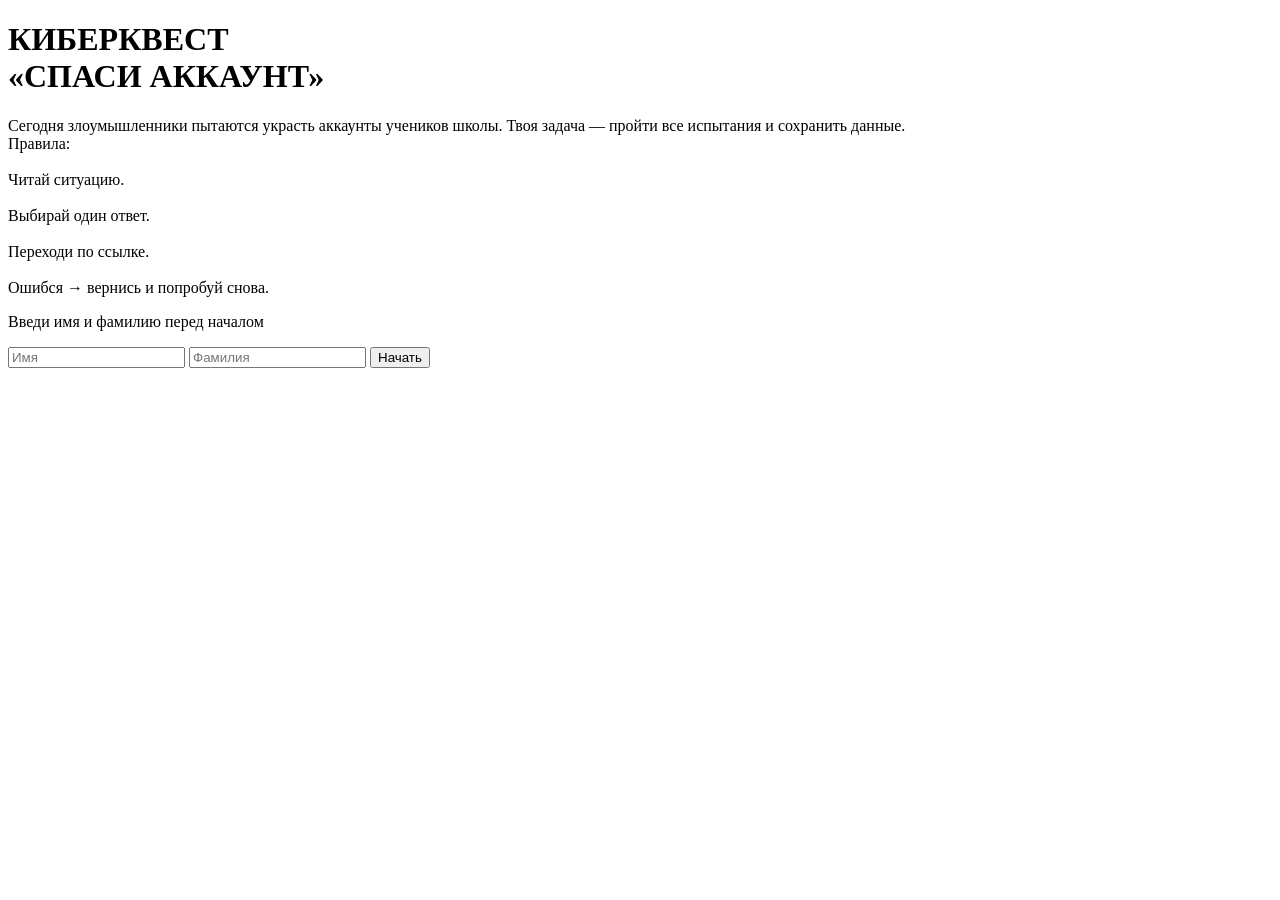
==== index.html @ 436b2011 "Update index.html" ====
<!DOCTYPE html>
<html lang="ru">
<head>
    <meta charset="UTF-8">
    <meta
        name="viewport"
        content="width=device-width, initial-scale=1.0"
    >
    <title>Квиз</title>
    <link
        rel="stylesheet"
        href="css/start.css"
    >
</head>
<body class="dark-theme">
    <div class="start-page">
        <h1 class="title">
            КИБЕРКВЕСТ <br>«СПАСИ АККАУНТ»</br>
        </h1>
        <p>
            Сегодня злоумышленники пытаются украсть аккаунты учеников школы.
            Твоя задача — пройти все испытания и сохранить данные.
            <br>Правила:</br>
            <br>Читай ситуацию.</br>
            <br>Выбирай один ответ.</br>
            <br>Переходи по ссылке.</br>
            <br>Ошибся → вернись и попробуй снова.</br>

        </p>
        <p class="subtitle">
            Введи имя и фамилию перед началом
        </p>
        <form class="start-form">
            <input id="name" type="text" placeholder="Имя" required > 
            <input id="surname" type="text" placeholder="Фамилия" required >
            <button
                type="submit"
                class="start-btn"
            >
                Начать
            </button>
        </form>
    </div>
    <script src="js/start.js"></script>
</body>
</html>
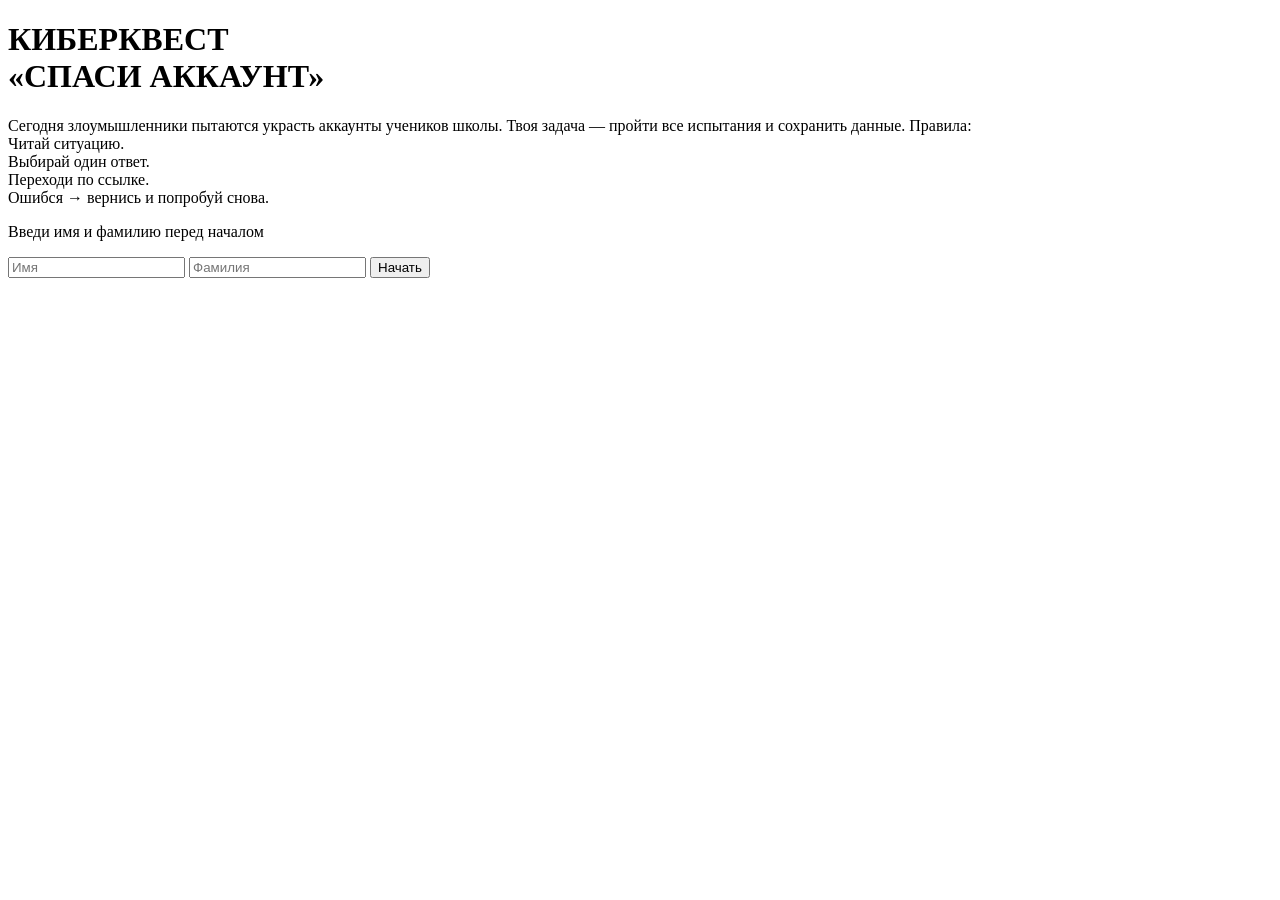
==== commit 6a40c5ff: "Update index.html" ====
--- a/index.html
+++ b/index.html
@@ -16,16 +16,16 @@
 <body class="dark-theme">
     <div class="start-page">
         <h1 class="title">
-            КИБЕРКВЕСТ <br>«СПАСИ АККАУНТ»</br>
+            КИБЕРКВЕСТ <br>«СПАСИ АККАУНТ»
         </h1>
         <p>
             Сегодня злоумышленники пытаются украсть аккаунты учеников школы.
             Твоя задача — пройти все испытания и сохранить данные.
-            <br>Правила:</br>
-            <br>Читай ситуацию.</br>
-            <br>Выбирай один ответ.</br>
-            <br>Переходи по ссылке.</br>
-            <br>Ошибся → вернись и попробуй снова.</br>
+            Правила:<br>
+            Читай ситуацию.<br>
+            Выбирай один ответ.<br>
+            Переходи по ссылке.<br>
+            Ошибся → вернись и попробуй снова.
 
         </p>
         <p class="subtitle">
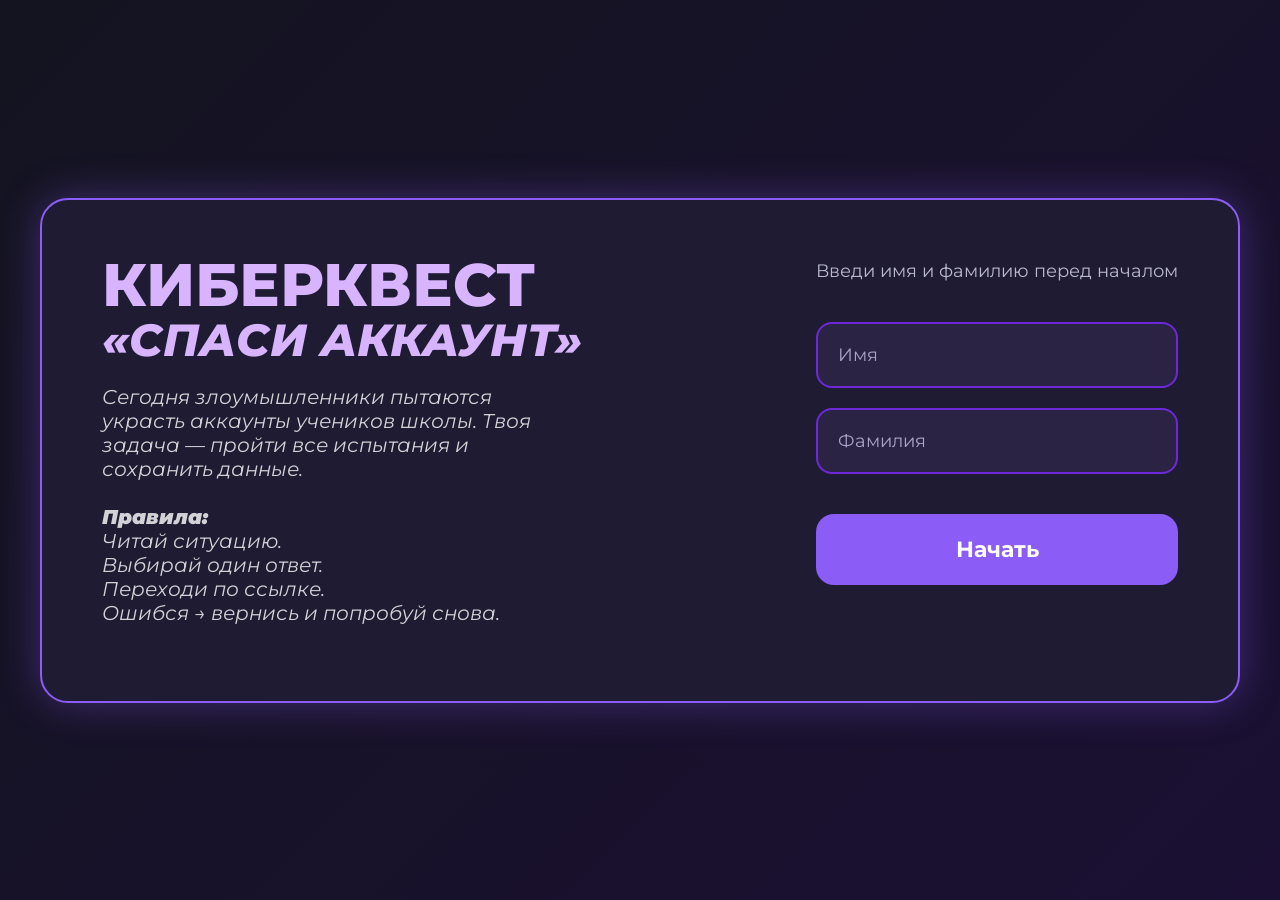
==== commit fde30327: "сделал сисетму очнов" ====
--- a/index.html
+++ b/index.html
@@ -8,6 +8,7 @@
         content="width=device-width, initial-scale=1.0"
     >
     <title>Квиз</title>
+    <link rel="stylesheet" href="css/style.css">
     <link
         rel="stylesheet"
         href="css/start.css"
@@ -15,20 +16,24 @@
 </head>
 <body class="dark-theme">
     <div class="start-page">
-        <h1 class="title">
-            КИБЕРКВЕСТ <br>«СПАСИ АККАУНТ»
+        <div class="left-start-page">
+        <h1 class="title-start">
+            КИБЕРКВЕСТ <br><span class="inner-title-start">«СПАСИ АККАУНТ»</span>
         </h1>
         <p>
             Сегодня злоумышленники пытаются украсть аккаунты учеников школы.
-            Твоя задача — пройти все испытания и сохранить данные.
-            Правила:<br>
+            Твоя задача — пройти все испытания и сохранить данные. <br><br>
+            <span style="font-weight: 900;">Правила:</span><br>
             Читай ситуацию.<br>
             Выбирай один ответ.<br>
             Переходи по ссылке.<br>
             Ошибся → вернись и попробуй снова.
 
         </p>
-        <p class="subtitle">
+        </div>
+
+        <div class="right-start-page">
+            <p class="subtitle">
             Введи имя и фамилию перед началом
         </p>
         <form class="start-form">
@@ -41,6 +46,8 @@
                 Начать
             </button>
         </form>
+        </div>
+       
     </div>
     <script src="js/start.js"></script>
 </body>
--- a/css/style.css
+++ b/css/style.css
@@ -0,0 +1,801 @@
+@import url('https://fonts.googleapis.com/css2?family=JetBrains+Mono:ital,wght@0,100..800;1,100..800&family=Jura:wght@300..700&family=Montserrat:ital,wght@0,100..900;1,100..900&family=Roboto:ital,wght@0,100..900;1,100..900&family=Ubuntu+Mono:ital,wght@0,400;0,700;1,400;1,700&display=swap');
+
+* {
+    margin: 0;
+    padding: 0;
+    box-sizing: border-box;
+    font-family: "montserrat", 'sans-serif';
+}
+
+body.dark-theme {
+    min-height: 100vh;
+    width: 100%;
+    display: flex;
+    justify-content: center;
+    padding: 20px;
+    gap: 1rem;
+    align-items: center;
+    background: linear-gradient(
+        135deg,
+        #141420,
+        #1b1033
+    );
+
+    font-family: Arial, sans-serif;
+
+    color: white;
+}
+
+.root-text {
+    font-weight: 700;
+}
+
+.wrapper {
+
+    width: 100%;
+
+    max-width: 700px;
+
+    min-width: 0;
+
+    background: #1f1b33;
+
+    border: 2px solid #8b5cf6;
+
+    border-radius: 24px;
+
+    padding: 40px;
+
+    box-shadow:
+        0 0 40px rgba(139, 92, 246, 0.3);
+
+
+}
+
+
+.title {
+    font-size: 32px;
+    margin-bottom: 40px;
+
+    color: #d8b4fe;
+}
+
+#root {
+    font-size: 24px;
+
+    margin-bottom: 30px;
+
+    line-height: 1.5;
+}
+
+#answers {
+    display: flex;
+
+    flex-direction: column;
+
+    gap: 18px;
+}
+
+/* Карточка ответа */
+
+#answers label {
+    display: flex;
+
+    align-items: center;
+
+    gap: 15px;
+
+    padding: 18px 22px;
+
+    background: #bb91ff;
+    border: 1px solid #4c01c4;
+    border: 2px solid transparent;
+
+    border-radius: 16px;
+
+    cursor: pointer;
+
+    transition:
+        background .3s,
+        transform .2s,
+        box-shadow .3s;
+}
+
+/* Наведение */
+
+#answers label:hover {
+    background: #7c3aed;
+
+    transform: translateY(-2px);
+
+    box-shadow:
+        0 0 18px rgba(167, 139, 250, .5);
+}
+
+/* Чекбокс */
+
+#answers input[type="checkbox"] {
+    appearance: none;
+
+    min-width: 24px;
+
+    height: 24px;
+
+    border-radius: 8px;
+
+    border: 2px solid white;
+
+    background: transparent;
+
+    cursor: pointer;
+
+    transition: .25s;
+}
+
+/* Выбран чекбокс */
+
+#answers input[type="checkbox"]:checked {
+    background: #d8b4fe;
+
+    border-color: #d8b4fe;
+}
+
+/* Выделение всей карточки */
+
+#answers label:has(input:checked) {
+    background: #9333ea;
+
+    border-color: #d8b4fe;
+
+    transform: scale(1.02);
+
+    box-shadow:
+        0 0 22px rgba(216, 180, 254, .7);
+}
+
+/* Кнопка */
+
+#changeTheme {
+    width: 100%;
+
+    margin-top: 35px;
+
+    padding: 18px;
+
+    border: none;
+
+    border-radius: 16px;
+
+    background: #8b5cf6;
+
+    color: white;
+
+    font-size: 18px;
+
+    font-weight: bold;
+
+    cursor: pointer;
+
+    transition: .3s;
+}
+
+#changeTheme:hover {
+    background: #a855f7;
+
+    box-shadow:
+        0 0 20px rgba(168, 85, 247, .7);
+}
+
+/* Модальное окно */
+
+.modal-score {
+    visibility: hidden;
+    opacity: 0;
+    position: fixed;
+
+    background: #3c0000;
+
+    padding: 30px;
+
+    border-radius: 18px;
+
+    border: 2px solid #ff2525;
+
+    box-shadow:
+        0 0 40px rgba(139, 92, 246, .4);
+}
+
+.modal-score.active {
+    opacity: 1;
+    visibility: visible;
+    animation: shaker 0.6s ease;
+}
+
+.modal-overlay {
+    width: 100%;
+    height: 100vh;
+    display: none;
+    position: fixed;
+    top: 50%;
+    left: 50%;
+    transform:
+        translate(-50%, -50%);
+    background: #b800004e;
+    padding: 30px;
+    border: 2px solid #ff2e2e;
+    box-shadow:
+        0 0 40px rgba(139, 92, 246, .4);
+}
+
+.modal-overlay.active {
+    display: block;
+}
+
+.modal-center {
+    width: 100%;
+    margin: 0 auto;
+    height: 100%;
+    display: flex;
+    align-items: center;
+    justify-content: center;
+}
+
+.modal-text-title {
+    font-size: 30px;
+    margin-bottom: 1rem;
+}
+
+.modal-list {
+    margin-top: 1rem;
+    list-style-type: none;
+    margin-bottom: 1rem;
+}
+.modal-list > li {
+    margin-bottom: 1rem;
+}
+
+.sub-text-modal {
+    font-size: 20px;
+    font-weight: 800;
+}
+
+@keyframes shaker {
+ 
+    0% { transform: scale(0.95); }
+    15% { transform: translateX(-8px) scale(1); }
+    30% { transform: translateX(8px); }
+    45% { transform: translateX(-6px); }
+    60% { transform: translateX(6px); }
+    75% { transform: translateX(-3px); }
+    100% { transform: translateX(0) scale(1); }
+}
+
+
+
+#close {
+    margin-top: 15px;
+
+    padding: 14px 24px;
+
+    border: none;
+
+    border-radius: 12px;
+
+    background: #ef4444;
+
+    color: white;
+
+    cursor: pointer;
+
+    transition: .3s;
+}
+
+#close:hover {
+    background: #dc2626;
+}
+
+
+
+/* контейнер ответов */
+#answers {
+    display: flex;
+    flex-direction: column;
+    gap: 14px;
+}
+
+/* плитка ответа */
+.answer-tile {
+    display: flex;
+    align-items: center;
+    gap: 12px;
+
+    padding: 16px 18px;
+
+    background: #6d28d9;
+    border: 2px solid transparent;
+    border-radius: 14px;
+
+    cursor: pointer;
+
+    transition: 0.25s;
+
+    user-select: none;
+}
+
+/* hover эффект */
+.answer-tile:hover {
+    background: #7c3aed;
+    transform: translateY(-2px);
+    box-shadow: 0 0 16px rgba(167, 139, 250, 0.5);
+}
+
+/* скрываем radio */
+.answer-tile input {
+    display: none;
+}
+
+/* активный (выбранный) вариант */
+.answer-tile:has(input:checked) {
+    background: #9333ea;
+    border-color: #d8b4fe;
+    transform: scale(1.02);
+    box-shadow: 0 0 20px rgba(216, 180, 254, 0.6);
+}
+
+/* текст внутри */
+.answer-tile span {
+    font-size: 18px;
+    color: white;
+}
+
+.answer-tile.correct {
+    background: #22c55e !important;
+    border-color: #86efac !important;
+    box-shadow: 0 0 18px rgba(34, 197, 94, 0.6);
+}
+
+.answer-tile.wrong {
+    background: #ef4444 !important;
+    border-color: #fca5a5 !important;
+    box-shadow: 0 0 18px rgba(239, 68, 68, 0.6);
+}
+
+/* ========================= */
+/* АДАПТИВ */
+/* ========================= */
+
+/* ========================= */
+/* АДАПТИВ */
+/* ========================= */
+.intro-box {
+    position: fixed;
+    inset: 0;
+
+    display: flex;
+    justify-content: center;
+    align-items: center;
+
+    background-color: rgba(56, 0, 147, 0.696);
+
+    z-index: 9999;
+
+    /* скрыто по умолчанию */
+    opacity: 0;
+    visibility: hidden;
+
+    transform: scale(0.95);
+    transition: 0.5s ease;
+}
+
+.intro-box.active {
+    opacity: 1;
+    visibility: visible;
+    transform: translateY(0) scale(1);
+}
+.inner-intro-box {
+    padding: 20px;
+    position: absolute;
+    top: 50%;
+    left: 50%;
+    transform: translate(-50%, -50%);
+    background-color: #5b2ba7;
+    border-radius: 15px;
+    border: 1px solid #9333ea;
+}
+.inner-intro-box > h1 {
+    margin-bottom: 2rem;
+}
+.inner-intro-box > p {
+    font-size: 20px;
+    line-height: 2.5rem;
+}
+body {
+    overflow-x: hidden;
+}
+
+
+.xp-block {
+    width: 100%;
+
+    padding: 22px;
+
+    margin-bottom: 24px;
+
+    background: #231d3d;
+
+    border: 2px solid #8b5cf6;
+
+    border-radius: 18px;
+
+    box-shadow:
+        0 0 24px rgba(139,92,246,.25);
+
+    display: flex;
+
+    flex-direction: column;
+
+    gap: 18px;
+}
+
+.xp-title {
+    font-size: 22px;
+
+    color: #d8b4fe;
+
+    text-align: center;
+}
+
+.xp-count {
+    font-size: 44px;
+
+    font-weight: 800;
+
+    text-align: center;
+
+    color: #fff;
+
+    text-shadow:
+        0 0 18px rgba(216,180,254,.6);
+
+    transition: .3s;
+}
+
+.progress-container {
+    width: 100%;
+}
+
+.progress-info {
+    display: flex;
+
+    justify-content: space-between;
+
+    margin-bottom: 10px;
+
+    color: #d8b4fe;
+
+    font-size: 15px;
+}
+
+.question-bar {
+    width: 100%;
+
+    height: 14px;
+
+    background: #151124;
+
+    border-radius: 999px;
+
+    overflow: hidden;
+}
+
+.question-bar-fill {
+    width: 0%;
+
+    height: 100%;
+
+    border-radius: inherit;
+
+    background:
+        linear-gradient(
+            90deg,
+            #8b5cf6,
+            #d946ef,
+            #22c55e
+        );
+
+    transition:
+        width .5s ease;
+}
+
+/* телефон */
+
+@media (max-width: 430px) {
+
+    .xp-block {
+        padding: 18px;
+    }
+
+    .xp-title {
+        font-size: 18px;
+    }
+
+    .xp-count {
+        font-size: 34px;
+    }
+
+    .question-bar {
+        height: 12px;
+    }
+}
+
+
+/* Планшеты */
+
+@media (max-width: 1024px) {
+
+    .wrapper {
+        width: 90%;
+
+        max-width: 760px;
+    }
+
+}
+
+
+/* Телефоны */
+
+@media (max-width: 768px) {
+    .dark-theme {
+        flex-wrap: wrap ;
+    }
+    .intro-box {
+        margin: 10px    ;
+    }
+    .inner-intro-box {
+        width: 100%;
+
+    }
+
+    .inner-intro-box > h1 {
+        margin-bottom: 1rem;
+    }
+    .inner-intro-box > p {
+        font-size: 15px;
+        line-height: 2rem;
+    }
+
+    .inner-title-start {
+        font-size: 39px !important;
+        text-align: left !important;
+    }
+    .left-start-page > p {
+        font-size: 15px !important;
+    }
+    body.dark-theme {
+        padding: 20px;
+
+        align-items: flex-start;
+    }
+
+    .wrapper {
+        width: 100%;
+
+        max-width: 100%;
+
+        padding: 28px 22px;
+
+        border-radius: 20px;
+    }
+
+    /* ---------- START PAGE ---------- */
+
+    .start-page {
+        width: 100%;
+
+        display: flex;
+
+        flex-direction: column;
+
+        align-items: stretch;
+
+        gap: 18px;
+
+        padding: 20px;
+    }
+
+    .title-start {
+        font-size: 50px !important;
+
+        text-align: center;
+
+        line-height: 1.2;
+    }
+
+    .start-form {
+        width: 100%;
+
+        display: flex;
+
+        flex-direction: column;
+
+        gap: 14px;
+    }
+
+    .start-form input,
+    .start-form button {
+        width: 100%;
+
+        min-width: 0;
+
+        max-width: 100%;
+    }
+
+    .start-form input {
+        padding: 16px;
+
+        font-size: 16px;
+
+        border-radius: 14px;
+    }
+
+    .start-form button {
+        padding: 16px;
+
+        font-size: 16px;
+    }
+
+    /* ---------- QUIZ ---------- */
+
+    .title {
+        font-size: 26px;
+
+        margin-bottom: 24px;
+    }
+
+    #root {
+        font-size: 18px;
+
+        line-height: 1.45;
+
+        margin-bottom: 20px;
+    }
+
+    #answers {
+        gap: 12px;
+    }
+
+    #answers label,
+    .answer-tile {
+        width: 100%;
+
+        padding: 16px;
+
+        gap: 12px;
+
+        border-radius: 14px;
+    }
+
+    .answer-tile span {
+        font-size: 16px;
+
+        line-height: 1.4;
+    }
+
+    #answers input[type="checkbox"] {
+        min-width: 22px;
+
+        height: 22px;
+    }
+
+    #changeTheme {
+        width: 100%;
+
+        margin-top: 22px;
+
+        padding: 16px;
+
+        font-size: 16px;
+    }
+
+    .modal-score {
+        width: calc(100% - 32px);
+
+        max-width: 430px;
+
+        padding: 24px;
+
+        border-radius: 16px;
+    }
+
+    #close {
+        width: 100%;
+
+        padding: 14px;
+    }
+
+}
+
+
+/* iPhone 11–12–13–14 */
+
+@media (max-width: 430px) {
+
+        .inner-intro-box > h1 {
+        margin-bottom: 1rem;
+        font-size: 1rem;
+    }
+    .inner-intro-box > p {
+        font-size: 15px;
+        line-height: 2rem;
+    }
+
+    body.dark-theme {
+        padding: 14px;
+    }
+
+    .wrapper {
+        width: 100%;
+
+        max-width: 100%;
+
+        padding: 20px 16px;
+
+        border-radius: 18px;
+    }
+
+    .start-page {
+        padding: 26px !important; 
+
+        gap: 14px;
+    }
+
+    .title-start {
+        font-size: 40px !important;
+    }
+
+    .inner-title-start {
+        font-size: 25px !important;
+    }
+
+    .start-form input {
+        padding: 14px;
+
+        font-size: 15px;
+    }
+
+    .start-form button {
+        padding: 14px;
+
+        font-size: 15px;
+    }
+
+    .title {
+        font-size: 22px;
+    }
+
+    #root {
+        font-size: 16px;
+    }
+
+    #answers label,
+    .answer-tile {
+        padding: 14px;
+    }
+
+    .answer-tile span {
+        font-size: 15px;
+    }
+
+    #changeTheme {
+        padding: 14px;
+
+        font-size: 15px;
+    }
+
+    .modal-score {
+        width: 90%;
+
+        padding: 20px;
+    }
+
+}
--- a/css/start.css
+++ b/css/start.css
@@ -0,0 +1,166 @@
+
+* {
+    margin: 0;
+    padding: 0;
+    box-sizing: border-box;
+}
+
+body.dark-theme {
+    min-height: 100vh;
+    display: flex;
+
+    justify-content: center;
+
+    align-items: center;
+
+    background:
+        linear-gradient(
+            135deg,
+            #141420,
+            #1b1033
+        );
+
+    font-family: Arial, sans-serif;
+
+    color: white;
+}
+
+.start-page {
+    max-width: 1200px;
+    width: 100%;
+    display: flex;
+    gap: 1rem;
+    justify-content: space-between;
+    background: #1f1b33;
+    padding: 60px;
+    border-radius: 28px;
+    border: 2px solid #8b5cf6;
+    box-shadow:
+        0 0 40px rgba(
+            139,
+            92,
+            246,
+            .35
+        );
+
+}
+
+.title-start {
+    font-size: 60px;
+    font-weight: 800;
+    color: #d8b4fe;
+    line-height: 50px;
+    margin-bottom: 20px;
+}
+
+.left-start-page > p {
+    margin-bottom: 1rem;
+    text-align: left;
+    font-size: 20px;
+    max-width: 450px;
+    font-style: italic;
+    opacity: 0.8;
+}
+
+.inner-title-start {
+    font-size: 45px;
+    font-style: italic;
+    font-family: 'montserrat';
+}
+
+.subtitle {
+    color: #b8b8d0;
+
+    font-size: 18px;
+
+    margin-bottom: 40px;
+}
+
+.start-form {
+    display: flex;
+
+    flex-direction: column;
+
+    gap: 20px;
+}
+
+.start-form input {
+    width: 100%;
+
+    padding: 20px;
+
+    border: 2px solid #6d28d9;
+
+    border-radius: 16px;
+
+    background: #2b2344;
+
+    color: white;
+
+    font-size: 18px;
+
+    outline: none;
+
+    transition: .3s;
+}
+
+.start-form input::placeholder {
+    color: #a8a3c7;
+}
+
+.start-form input:hover {
+    border-color: #8b5cf6;
+}
+
+.start-form input:focus {
+    border-color: #c084fc;
+
+    box-shadow:
+        0 0 18px rgba(
+            192,
+            132,
+            252,
+            .5
+        );
+}
+
+.start-btn {
+    margin-top: 20px;
+
+    padding: 22px;
+
+    border: none;
+
+    border-radius: 18px;
+
+    background: #8b5cf6;
+
+    color: white;
+
+    font-size: 22px;
+
+    font-weight: bold;
+
+    cursor: pointer;
+
+    transition: .3s;
+}
+
+.start-btn:hover {
+    background: #a855f7;
+
+    transform: translateY(-3px);
+
+    box-shadow:
+        0 0 25px rgba(
+            168,
+            85,
+            247,
+            .7
+        );
+}
+
+.start-btn:active {
+    transform: scale(.98);
+}
+
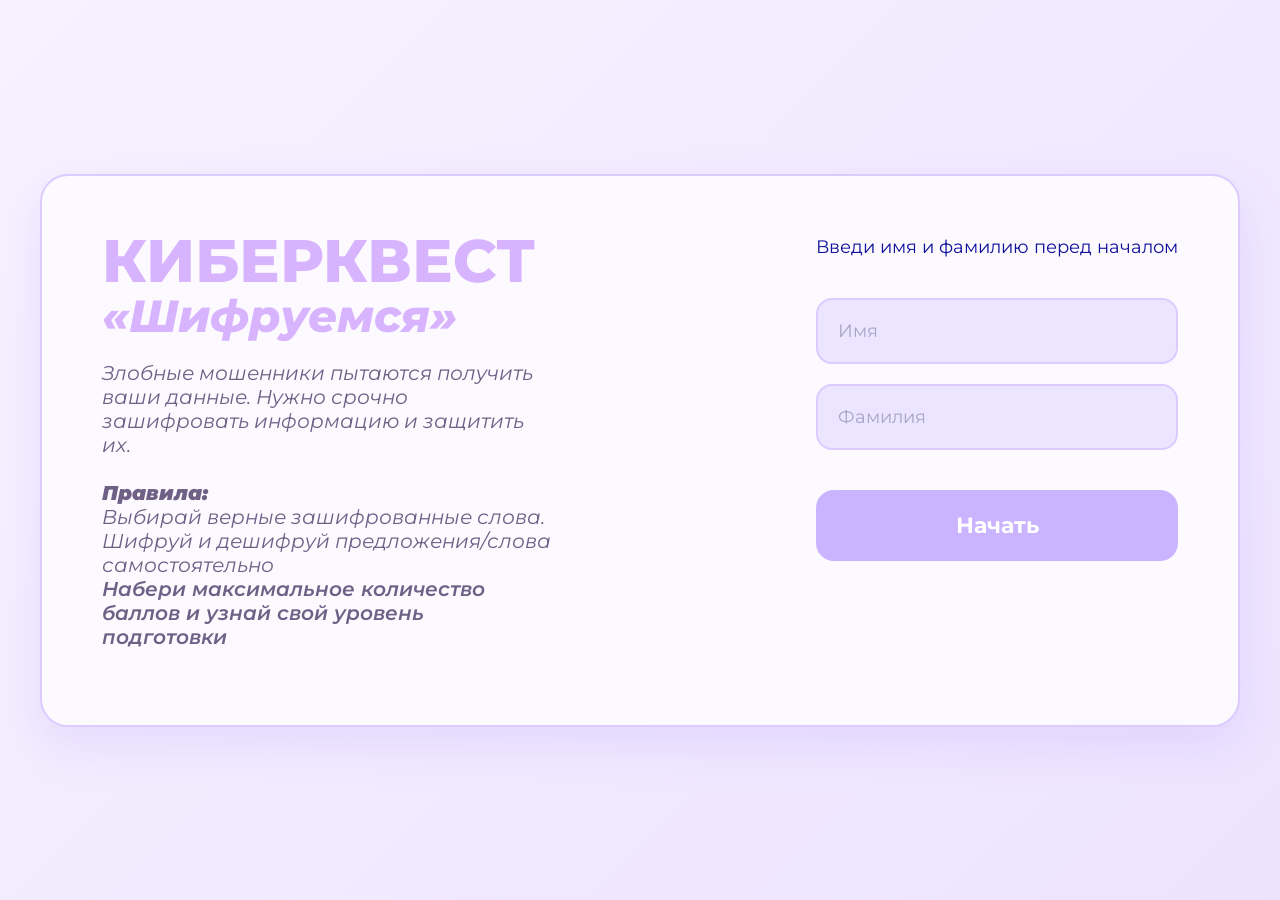
==== commit 3fc8c8d2: "Обновление" ====
--- a/index.html
+++ b/index.html
@@ -18,17 +18,15 @@
     <div class="start-page">
         <div class="left-start-page">
         <h1 class="title-start">
-            КИБЕРКВЕСТ <br><span class="inner-title-start">«СПАСИ АККАУНТ»</span>
+            КИБЕРКВЕСТ <br><span class="inner-title-start">«Шифруемся»</span>
         </h1>
         <p>
-            Сегодня злоумышленники пытаются украсть аккаунты учеников школы.
-            Твоя задача — пройти все испытания и сохранить данные. <br><br>
+            Злобные мошенники пытаются получить ваши данные.
+            Нужно срочно зашифровать информацию и защитить их. <br><br>
             <span style="font-weight: 900;">Правила:</span><br>
-            Читай ситуацию.<br>
-            Выбирай один ответ.<br>
-            Переходи по ссылке.<br>
-            Ошибся → вернись и попробуй снова.
-
+            Выбирай верные зашифрованные слова.<br>
+            Шифруй и дешифруй предложения/слова самостоятельно<br>
+            <span style="font-weight: 600;">Набери максимальное количество баллов и узнай свой уровень подготовки</span>
         </p>
         </div>
 
@@ -47,7 +45,6 @@
             </button>
         </form>
         </div>
-       
     </div>
     <script src="js/start.js"></script>
 </body>
--- a/css/style.css
+++ b/css/style.css
@@ -8,18 +8,18 @@
 }
 
 body.dark-theme {
+
     min-height: 100vh;
     width: 100%;
     display: flex;
     justify-content: center;
     padding: 20px;
     gap: 1rem;
-    align-items: center;
-    background: linear-gradient(
-        135deg,
-        #141420,
-        #1b1033
-    );
+background: linear-gradient(
+    135deg,
+    #F7F2FF,
+    #EDE3FF
+);
 
     font-family: Arial, sans-serif;
 
@@ -38,9 +38,9 @@
 
     min-width: 0;
 
-    background: #1f1b33;
-
-    border: 2px solid #8b5cf6;
+    background: #FCFAFF;
+
+    border: 2px solid #DCCBFF;
 
     border-radius: 24px;
 
@@ -51,6 +51,7 @@
 
 
 }
+
 
 
 .title {
@@ -64,7 +65,7 @@
     font-size: 24px;
 
     margin-bottom: 30px;
-
+    color: #4C3A69;
     line-height: 1.5;
 }
 
@@ -364,9 +365,62 @@
 /* АДАПТИВ */
 /* ========================= */
 
-/* ========================= */
-/* АДАПТИВ */
-/* ========================= */
+.clue-modal-intro-overlay {
+    position: fixed;
+    inset: 0;
+
+    display: flex;
+    justify-content: center;
+    align-items: center;
+
+    background-color: rgba(56, 0, 147, 0.696);
+
+    z-index: 9999;
+
+    /* скрыто по умолчанию */
+    opacity: 0;
+    visibility: hidden;
+
+    transform: scale(0.95);
+}
+
+.clue-modal-intro-overlay.active {
+    opacity: 1;
+    visibility: visible;
+    transform: translateY(0) scale(1);
+}
+
+.inner-clue-modal-intro {
+    padding: 20px;
+    position: absolute;
+    top: 50%;
+    left: 50%;
+    transform: translate(-50%, -50%);
+    background-color: #5b2ba7;
+    border-radius: 15px;
+    border: 1px solid #9333ea;
+}
+
+.text-input {
+    width: 100%;
+    padding: 20px;
+    border: 2px solid #6d28d9;
+    border-radius: 16px;
+    background: #2b2344;
+    color: white;
+    font-size: 18px;
+    outline: none;
+    transition: .3s;
+}
+
+.correct-border {
+border: 2px solid #60c915;
+}
+
+.incorrect-border {
+border: 2px solid #d50b0b;
+}
+
 .intro-box {
     position: fixed;
     inset: 0;
@@ -437,6 +491,145 @@
     gap: 18px;
 }
 
+.example {
+        width: 100%;
+
+    padding: 22px;
+
+    margin-bottom: 24px;
+
+    background: #231d3d;
+
+    border: 2px solid #8b5cf6;
+
+    border-radius: 18px;
+
+    box-shadow:
+        0 0 24px rgba(139,92,246,.25);
+
+    display: flex;
+
+    flex-direction: column;
+
+    gap: 18px;
+}
+
+
+.clue {
+    width: 100%;
+
+    padding: 22px;
+
+    margin-bottom: 24px;
+
+    background: #231d3d;
+
+    border: 2px solid #8b5cf6;
+
+    border-radius: 18px;
+
+    box-shadow:
+        0 0 24px rgba(139,92,246,.25);
+
+    display: flex;
+
+    flex-direction: column;
+
+    gap: 18px;
+}
+
+
+/* Кнопка для подсказки */
+
+.clue-button {
+    position: relative;
+    padding: 16px 34px;
+
+    border: none;
+    border-radius: 18px;
+
+    background: linear-gradient(135deg, #5d2cff, #7f39fb);
+
+    color: white;
+    font-size: 18px;
+    font-weight: 700;
+
+    cursor: pointer;
+
+    overflow: hidden;
+
+    transition: transform 0.3s ease, box-shadow 0.3s ease;
+    box-shadow: 0 10px 25px rgba(126, 57, 251, 0.35);
+}
+
+/* RGB анимированная рамка */
+.clue-button::before {
+    content: "";
+    position: absolute;
+
+    inset: -3px;
+    border-radius: 20px;
+
+    background: linear-gradient(
+        90deg,
+        red,
+        orange,
+        yellow,
+        lime,
+        cyan,
+        blue,
+        violet,
+        red
+    );
+
+    background-size: 300%;
+
+    z-index: -2;
+
+    animation: rgbBorder 6s linear infinite;
+}
+
+/* внутренний слой */
+.clue-button::after {
+    content: "";
+    position: absolute;
+
+    inset: 2px;
+    border-radius: 16px;
+
+    background: linear-gradient(135deg, #5d2cff, #7f39fb);
+
+    z-index: -1;
+}
+
+/* hover эффект */
+.clue-button:hover {
+    transform: translateY(-4px) scale(1.03);
+    box-shadow: 0 18px 40px rgba(162, 89, 255, 0.6);
+}
+
+/* при нажатии */
+.clue-button:active {
+    transform: scale(0.96);
+}
+
+/* подсветка рамки при наведении */
+.clue-button:hover::before {
+    filter: blur(4px);
+}
+
+/* анимация RGB */
+@keyframes rgbBorder {
+    0% {
+        background-position: 0%;
+    }
+    100% {
+        background-position: 300%;
+    }
+}
+
+
+
 .xp-title {
     font-size: 22px;
 
--- a/css/start.css
+++ b/css/start.css
@@ -13,12 +13,11 @@
 
     align-items: center;
 
-    background:
-        linear-gradient(
-            135deg,
-            #141420,
-            #1b1033
-        );
+background: linear-gradient(
+    135deg,
+    #F7F2FF,
+    #EDE3FF
+);
 
     font-family: Arial, sans-serif;
 
@@ -31,17 +30,13 @@
     display: flex;
     gap: 1rem;
     justify-content: space-between;
-    background: #1f1b33;
+    background: #FCFAFF;
     padding: 60px;
     border-radius: 28px;
-    border: 2px solid #8b5cf6;
+    border: 2px solid #DCCBFF;
     box-shadow:
-        0 0 40px rgba(
-            139,
-            92,
-            246,
-            .35
-        );
+        0 18px 45px
+        rgba(167, 139, 250, .18);
 
 }
 
@@ -60,6 +55,7 @@
     max-width: 450px;
     font-style: italic;
     opacity: 0.8;
+    color:#4C3A69;
 }
 
 .inner-title-start {
@@ -69,7 +65,7 @@
 }
 
 .subtitle {
-    color: #b8b8d0;
+    color: #10109b;
 
     font-size: 18px;
 
@@ -89,11 +85,11 @@
 
     padding: 20px;
 
-    border: 2px solid #6d28d9;
+    border: 2px solid #DCCBFF;
 
     border-radius: 16px;
 
-    background: #2b2344;
+    background: #ebe5ff;
 
     color: white;
 
@@ -133,7 +129,7 @@
 
     border-radius: 18px;
 
-    background: #8b5cf6;
+    background: #cab3ff;
 
     color: white;
 
